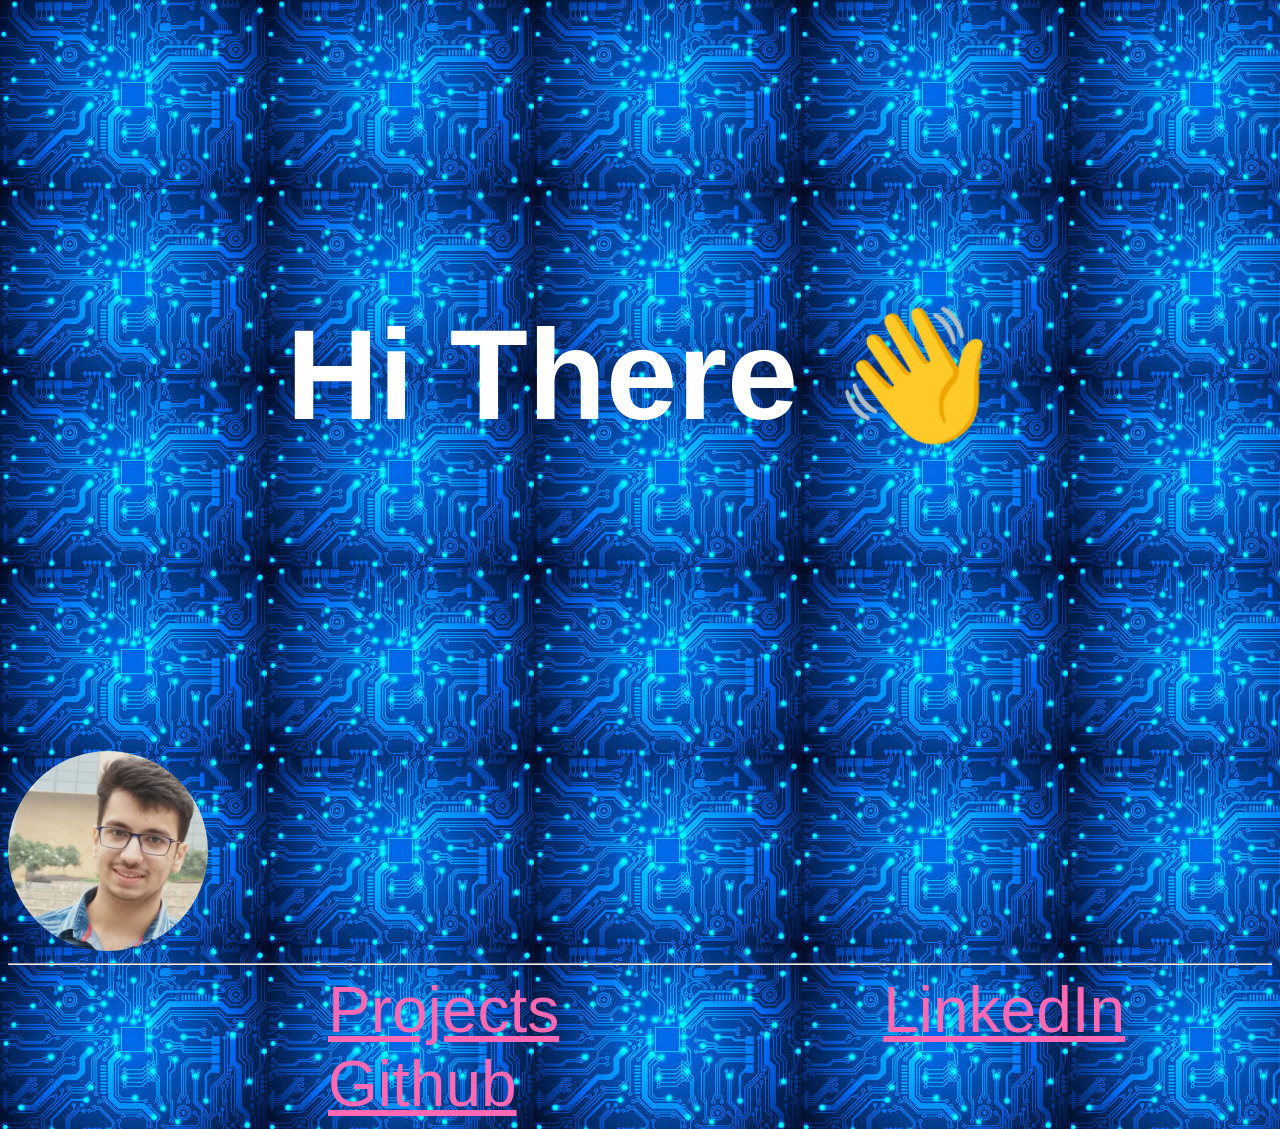
==== index.html @ ec1491f3 "First Commit" ====
<!DOCTYPE html>
<html lang="en">
<head>
    <meta charset="UTF-8">
    <meta name="viewport" content="width=device-width, initial-scale=1.0">
    <title>Harsh Verma</title>
    <link rel="stylesheet" href="CSS/index.css">
</head>
<body background="images/background_1.jpeg">
    
    <h1>Hi There 👋</h1>
    <img src="images/profile.jpg" height="200">
    <hr>
    
    <a href="#url">Projects</a>
    <a href="https://www.linkedin.com/in/harsh-verma-45423819b/">LinkedIn</a>
    <a href="https://github.com/Harsh3305">Github</a>

</body>
</html>
---- CSS/index.css ----
@import url('https://fonts.googleapis.com/css?family=Arima+Madurai:300');

*,
*::before,
*::after {
	box-sizing: border-box;
}

/* h1 {
	font-family: 'Arima Madurai', cursive;
	color: wheat;
	font-size: 4rem;
	letter-spacing: -3px;
	text-shadow: 0px 1px 1px rgb(235, 11, 11);
	position: relative;
	z-index: 3;
} */

h1 { 
	margin: 300px auto; 
	text-align: center; 
	color: white; 
	font-size: 8em; 
	transition: 0.5s; 
	font-family: Arial, Helvetica, sans-serif; 
} 

h1:hover { 
	text-shadow: 0 1px 0 #ccc, 0 2px 0 #ccc, 
				 0 3px 0 #ccc, 0 4px 0 #ccc, 
				 0 5px 0 #ccc, 0 6px 0 #ccc, 
				 0 7px 0 #ccc, 0 8px 0 #ccc, 
				 0 9px 0 #ccc, 0 10px 0 #ccc, 
				 0 11px 0 #ccc, 0 12px 0 #ccc, 
				 0 20px 30px rgba(0, 0, 0, 0.5); 
} 
a { 
	margin: 300px auto; 
	text-align: center; 
	color: hotpink; 
	margin-left: 5em;
	font-size: 4em;
	transition: 0.5s; 
	font-family: Arial, Helvetica, sans-serif; 
} 

a:hover { 
	text-shadow: 0 1px 0 hotpink, 0 2px 0 hotpink, 
				 0 3px 0 hotpink, 0 4px 0 hotpink, 
				 0 5px 0 hotpink, 0 6px 0 hotpink, 
				 0 7px 0 hotpink, 0 8px 0 hotpink, 
				 0 9px 0 hotpink, 0 10px 0 hotpink, 
				 0 11px 0 hotpink, 0 12px 0 hotpink, 
				 0 20px 30px rgba(0, 0, 0, 0.5); 
} 

img {
	border-radius: 50%;
	align-items: center;
	text-align: center;
	transition: 0.5s; 
 }

img:hover{
	image-resolution: inherit;
	border-image: round;
	
	box-shadow: 0 1px 0 blue, 0 2px 0 blue, 
	0 3px 0 blue, 0 4px 0 blue, 
	0 5px 0 blue, 0 6px 0 blue, 
	0 7px 0 blue, 0 8px 0 blue, 
	0 9px 0 blue, 0 10px 0 blue, 
	0 11px 0 blue, 0 12px 0 blue, 
	0 20px 30px rgba(0, 0, 0, 0.5); ;
}
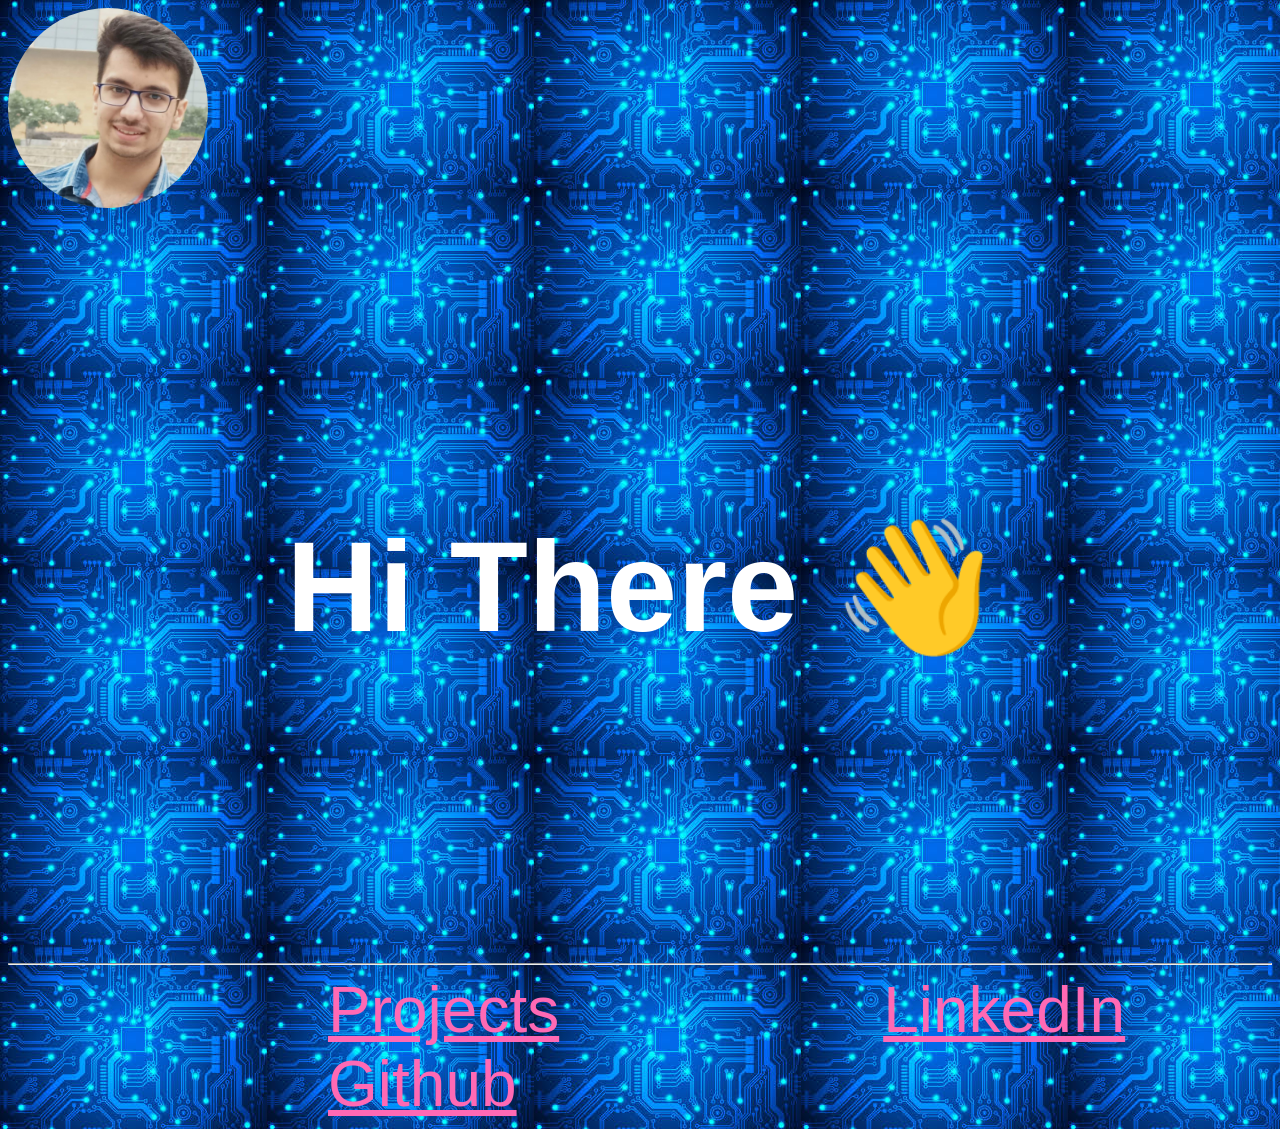
==== commit faf5e6a0: "Added About Me" ====
--- a/index.html
+++ b/index.html
@@ -7,9 +7,12 @@
     <link rel="stylesheet" href="CSS/index.css">
 </head>
 <body background="images/background_1.jpeg">
+    <b href="about_me.html">
+        <img  src="images/profile.jpg" height="200">
+    </b>
+
+    <h1>Hi There 👋</h1>
     
-    <h1>Hi There 👋</h1>
-    <img src="images/profile.jpg" height="200">
     <hr>
     
     <a href="#url">Projects</a>
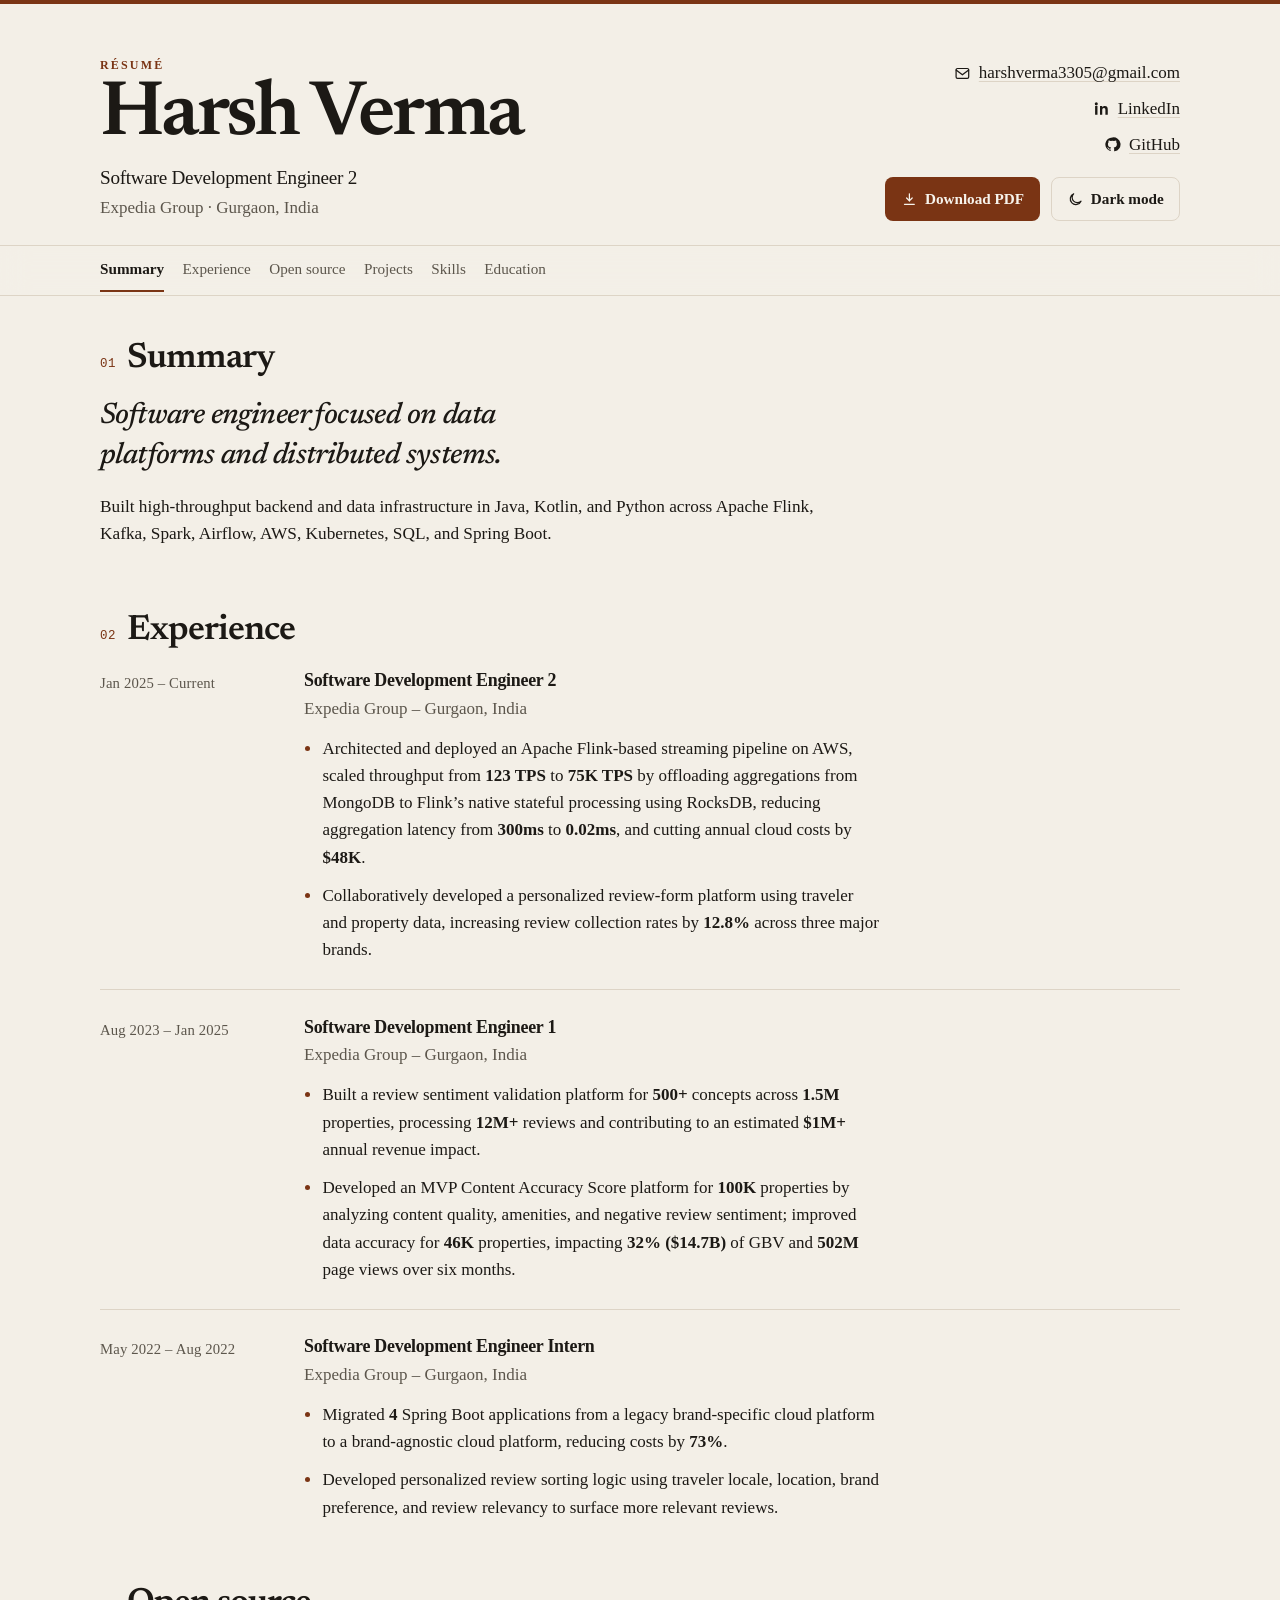
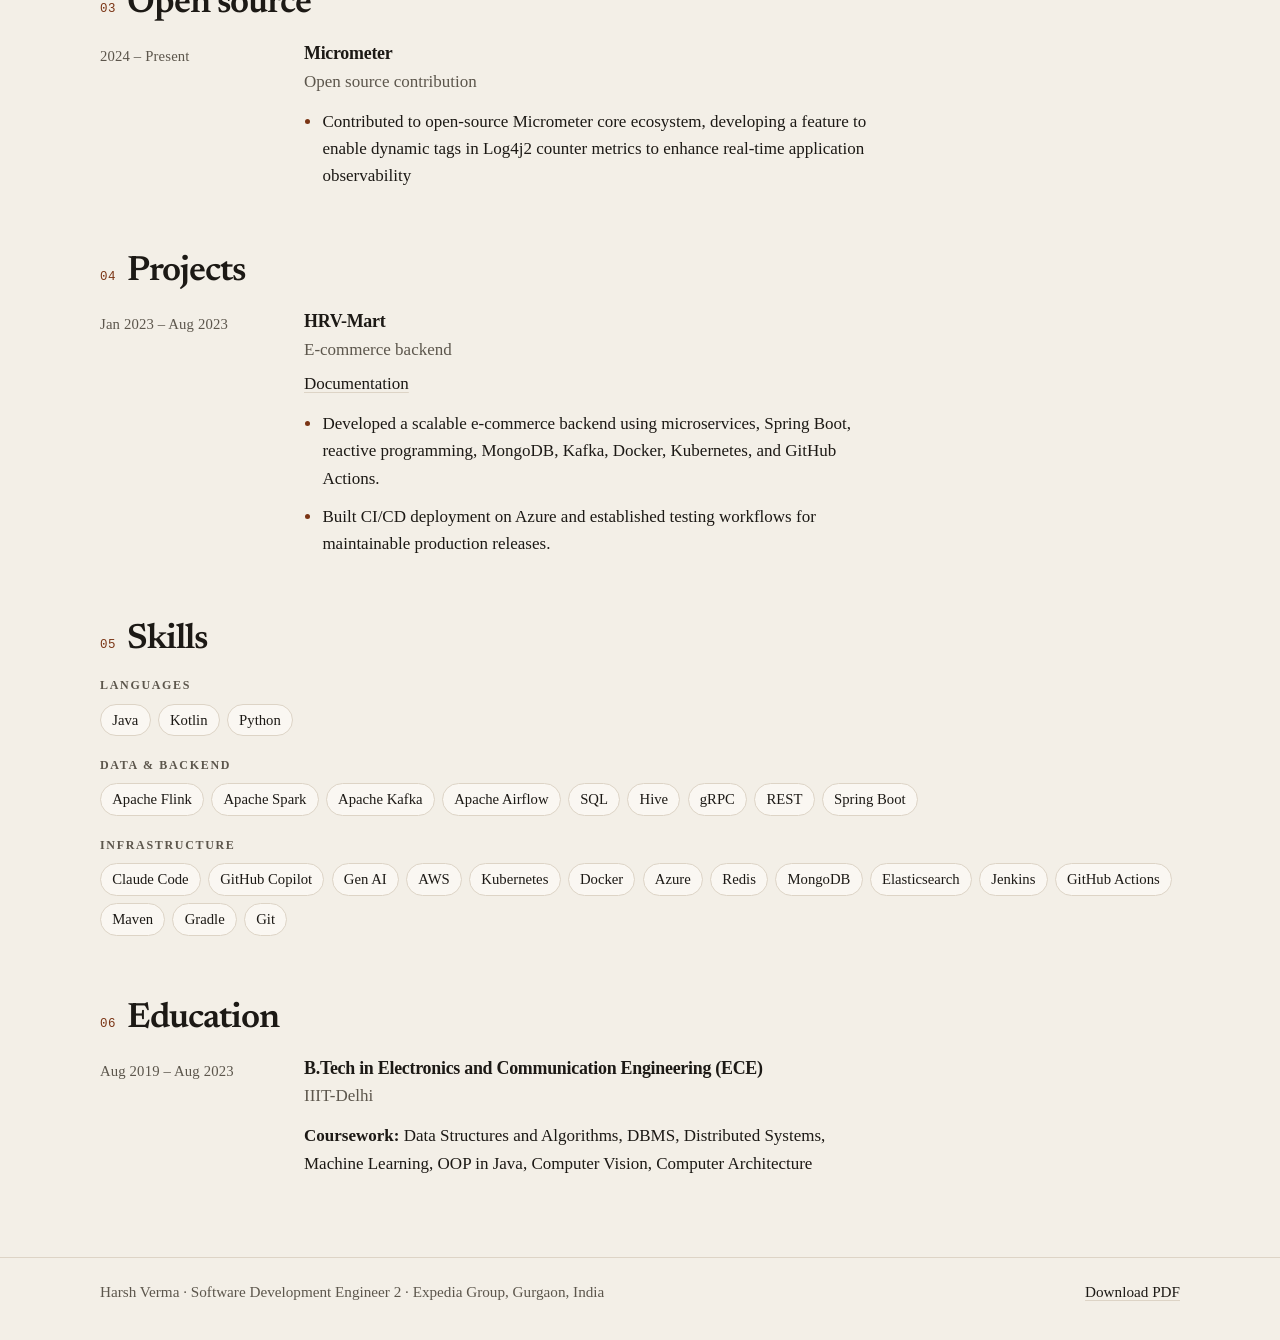
==== commit f507f9cb: "Replace the outdated splash page with a current résumé site. Publish the latest résumé as a static, " ====
--- a/index.html
+++ b/index.html
@@ -1,23 +1,415 @@
 <!DOCTYPE html>
 <html lang="en">
 <head>
-    <meta charset="UTF-8">
-    <meta name="viewport" content="width=device-width, initial-scale=1.0">
-    <title>Harsh Verma</title>
-    <link rel="stylesheet" href="CSS/index.css">
+  <meta charset="utf-8">
+  <meta name="viewport" content="width=device-width, initial-scale=1">
+  <title>Harsh Verma — Software Development Engineer 2 at Expedia Group</title>
+  <meta name="description" content="Software engineer focused on data platforms and distributed systems. Software Development Engineer 2 at Expedia Group in Gurgaon, India.">
+  <meta name="author" content="Harsh Verma">
+  <meta name="robots" content="index, follow">
+  <meta name="color-scheme" content="light dark">
+  <meta name="theme-color" content="#f3efe7">
+  <meta name="format-detection" content="telephone=no">
+  <link rel="canonical" href="https://harsh3305.github.io/MyResume/">
+
+  <meta property="og:type" content="profile">
+  <meta property="og:site_name" content="Harsh Verma">
+  <meta property="og:title" content="Harsh Verma — Software Development Engineer 2 at Expedia Group">
+  <meta property="og:description" content="Software engineer focused on data platforms and distributed systems. Software Development Engineer 2 at Expedia Group in Gurgaon, India.">
+  <meta property="og:url" content="https://harsh3305.github.io/MyResume/">
+  <meta property="og:image" content="https://harsh3305.github.io/MyResume/og.png">
+  <meta property="og:image:type" content="image/png">
+  <meta property="og:image:width" content="1200">
+  <meta property="og:image:height" content="630">
+  <meta property="og:image:alt" content="Harsh Verma, Software Development Engineer 2 at Expedia Group">
+  <meta property="og:locale" content="en_IN">
+  <meta property="profile:first_name" content="Harsh">
+  <meta property="profile:last_name" content="Verma">
+
+  <meta name="twitter:card" content="summary_large_image">
+  <meta name="twitter:title" content="Harsh Verma — Software Development Engineer 2 at Expedia Group">
+  <meta name="twitter:description" content="Software engineer focused on data platforms and distributed systems. Software Development Engineer 2 at Expedia Group in Gurgaon, India.">
+  <meta name="twitter:image" content="https://harsh3305.github.io/MyResume/og.png">
+  <meta name="twitter:image:alt" content="Harsh Verma, Software Development Engineer 2 at Expedia Group">
+
+  <link rel="icon" href="favicon.svg" type="image/svg+xml">
+  <link rel="alternate" type="application/pdf" title="Harsh Verma résumé (PDF)" href="Harsh-Verma-Resume.pdf">
+  <link rel="preload" href="fonts/newsreader-600.woff2" as="font" type="font/woff2" crossorigin>
+  <link rel="preload" href="fonts/public-sans-400.woff2" as="font" type="font/woff2" crossorigin>
+  <link rel="stylesheet" href="styles.css">
+  <script>
+    (function () {
+      try {
+        var stored = localStorage.getItem("theme");
+        var theme = stored === "light" || stored === "dark"
+          ? stored
+          : (window.matchMedia("(prefers-color-scheme: dark)").matches ? "dark" : "light");
+        document.documentElement.setAttribute("data-theme", theme);
+        var meta = document.querySelector('meta[name="theme-color"]');
+        if (meta) meta.setAttribute("content", theme === "dark" ? "#141311" : "#f3efe7");
+      } catch (e) {}
+    })();
+  </script>
+  <script type="application/ld+json">
+    {
+      "@context": "https://schema.org",
+      "@type": "ProfilePage",
+      "name": "Harsh Verma",
+      "url": "https://harsh3305.github.io/MyResume/",
+      "mainEntity": {
+        "@type": "Person",
+        "name": "Harsh Verma",
+        "jobTitle": "Software Development Engineer 2",
+        "description": "Software engineer focused on data platforms and distributed systems. Built high-throughput backend and data infrastructure in Java, Kotlin, and Python across Apache Flink, Kafka, Spark, Airflow, AWS, Kubernetes, SQL, and Spring Boot.",
+        "email": "mailto:harshverma3305@gmail.com",
+        "url": "https://harsh3305.github.io/MyResume/",
+        "sameAs": [
+          "https://www.linkedin.com/in/harsh-verma-45423819b/",
+          "https://github.com/Harsh3305"
+        ],
+        "worksFor": {
+          "@type": "Organization",
+          "name": "Expedia Group"
+        },
+        "alumniOf": {
+          "@type": "CollegeOrUniversity",
+          "name": "IIIT-Delhi"
+        },
+        "knowsAbout": [
+          "Java",
+          "Kotlin",
+          "Python",
+          "Apache Flink",
+          "Apache Spark",
+          "Apache Kafka",
+          "Apache Airflow",
+          "SQL",
+          "Hive",
+          "gRPC",
+          "REST",
+          "Spring Boot",
+          "Claude Code",
+          "GitHub Copilot",
+          "Gen AI",
+          "AWS",
+          "Kubernetes",
+          "Docker",
+          "Azure",
+          "Redis",
+          "MongoDB",
+          "Elasticsearch",
+          "Jenkins",
+          "GitHub Actions",
+          "Maven",
+          "Gradle",
+          "Git"
+        ]
+      }
+    }
+  </script>
 </head>
-<body background="images/background_1.jpeg">
-    <b href="about_me.html">
-        <img  src="images/profile.jpg" height="200">
-    </b>
-
-    <h1>Hi There 👋</h1>
-    
-    <hr>
-    
-    <a href="#url">Projects</a>
-    <a href="https://www.linkedin.com/in/harsh-verma-45423819b/">LinkedIn</a>
-    <a href="https://github.com/Harsh3305">Github</a>
-
+<body>
+  <a class="skip-link" href="#main">Skip to content</a>
+
+  <header class="site-header">
+    <div class="accent-bar" aria-hidden="true"></div>
+    <div class="wrap identity-row">
+      <div class="identity">
+        <p class="kicker">Résumé</p>
+        <h1 translate="no">Harsh Verma</h1>
+        <p class="job-title">Software Development Engineer 2</p>
+        <p class="affiliation">Expedia Group · Gurgaon, India</p>
+      </div>
+      <div class="header-side">
+        <address>
+          <ul class="contacts">
+            <li>
+              <a href="mailto:harshverma3305@gmail.com">
+                <svg class="icon" viewBox="0 0 24 24" aria-hidden="true" focusable="false">
+                  <rect x="3" y="5" width="18" height="14" rx="2"></rect>
+                  <path d="M3 7l9 7 9-7"></path>
+                </svg>
+                harshverma3305@gmail.com
+              </a>
+            </li>
+            <li>
+              <a href="https://www.linkedin.com/in/harsh-verma-45423819b/" rel="me noopener noreferrer" target="_blank">
+                <svg class="icon icon-fill" viewBox="0 0 24 24" aria-hidden="true" focusable="false">
+                  <path d="M4.7 3.3A2.2 2.2 0 1 1 2.5 5.5a2.2 2.2 0 0 1 2.2-2.2zM3 8.7h3.4V21H3zM10 8.7h3.3v1.7h.1c.5-1 1.7-2 3.4-2 3.6 0 4.3 2.4 4.3 5.5V21H17.7v-6.2c0-1.5 0-3.4-2.1-3.4s-2.4 1.6-2.4 3.3V21H10z"></path>
+                </svg>
+                LinkedIn
+                <span class="visually-hidden">(opens in a new tab)</span>
+              </a>
+            </li>
+            <li>
+              <a href="https://github.com/Harsh3305" rel="me noopener noreferrer" target="_blank">
+                <svg class="icon icon-fill" viewBox="0 0 24 24" aria-hidden="true" focusable="false">
+                  <path d="M12 2a10 10 0 0 0-3.2 19.5c.5.1.7-.2.7-.5v-1.7c-2.8.6-3.4-1.2-3.4-1.2-.4-1.1-1.1-1.4-1.1-1.4-.9-.6.1-.6.1-.6 1 .1 1.5 1 1.5 1 .9 1.6 2.4 1.1 3 .9.1-.7.4-1.1.6-1.4-2.2-.3-4.6-1.1-4.6-5a3.9 3.9 0 0 1 1-2.7 3.6 3.6 0 0 1 .1-2.6s.8-.3 2.8 1a9.6 9.6 0 0 1 5 0c2-1.3 2.8-1 2.8-1a3.6 3.6 0 0 1 .1 2.6 3.9 3.9 0 0 1 1 2.7c0 3.9-2.3 4.7-4.6 5a2.5 2.5 0 0 1 .7 1.9v2.8c0 .3.2.6.7.5A10 10 0 0 0 12 2z"></path>
+                </svg>
+                GitHub
+                <span class="visually-hidden">(opens in a new tab)</span>
+              </a>
+            </li>
+          </ul>
+        </address>
+        <div class="actions">
+          <a class="download" href="Harsh-Verma-Resume.pdf" download="Harsh-Verma-Resume.pdf" type="application/pdf">
+            <svg class="icon" viewBox="0 0 24 24" aria-hidden="true" focusable="false">
+              <path d="M12 4v10"></path>
+              <path d="M8 10l4 4 4-4"></path>
+              <path d="M5 19h14"></path>
+            </svg>
+            Download PDF
+          </a>
+          <button type="button" class="theme-toggle">
+            <svg class="icon icon-moon" viewBox="0 0 24 24" aria-hidden="true" focusable="false">
+              <path d="M20 14.5A8 8 0 1 1 9.5 4 6.5 6.5 0 0 0 20 14.5z"></path>
+            </svg>
+            <svg class="icon icon-sun" viewBox="0 0 24 24" aria-hidden="true" focusable="false">
+              <circle cx="12" cy="12" r="4"></circle>
+              <path d="M12 3v2M12 19v2M3 12h2M19 12h2M5.6 5.6l1.4 1.4M17 17l1.4 1.4M18.4 5.6 17 7M7 17l-1.4 1.4"></path>
+            </svg>
+            <span class="when-light">Dark mode</span>
+            <span class="when-dark">Light mode</span>
+          </button>
+        </div>
+      </div>
+    </div>
+    <nav class="nav" aria-label="Résumé sections">
+      <ul class="wrap">
+        <li><a href="#summary">Summary</a></li>
+        <li><a href="#experience">Experience</a></li>
+        <li><a href="#open-source">Open source</a></li>
+        <li><a href="#projects">Projects</a></li>
+        <li><a href="#skills">Skills</a></li>
+        <li><a href="#education">Education</a></li>
+      </ul>
+    </nav>
+  </header>
+
+  <main id="main" class="wrap" tabindex="-1">
+    <section class="section" id="summary" aria-labelledby="summary-heading">
+      <h2 id="summary-heading"><span class="idx" aria-hidden="true">01</span> Summary</h2>
+      <p class="lede">Software engineer focused on data platforms and distributed systems.</p>
+      <p class="summary-detail">Built high-throughput backend and data infrastructure in Java, Kotlin, and Python across Apache Flink, Kafka, Spark, Airflow, AWS, Kubernetes, SQL, and Spring Boot.</p>
+    </section>
+
+    <section class="section" id="experience" aria-labelledby="experience-heading">
+      <h2 id="experience-heading"><span class="idx" aria-hidden="true">02</span> Experience</h2>
+      <div class="stack">
+        <article class="role">
+          <p class="dates"><time datetime="2025-01">Jan 2025</time> – Current</p>
+          <div>
+            <h3>Software Development Engineer 2</h3>
+            <p class="org">Expedia Group – Gurgaon, India</p>
+            <ul class="points">
+              <li>Architected and deployed an Apache Flink-based streaming pipeline on AWS, scaled throughput from <strong>123 TPS</strong> to <strong>75K TPS</strong> by offloading aggregations from MongoDB to Flink’s native stateful processing using RocksDB, reducing aggregation latency from <strong>300ms</strong> to <strong>0.02ms</strong>, and cutting annual cloud costs by <strong>$48K</strong>.</li>
+              <li>Collaboratively developed a personalized review-form platform using traveler and property data, increasing review collection rates by <strong>12.8%</strong> across three major brands.</li>
+            </ul>
+          </div>
+        </article>
+
+        <article class="role">
+          <p class="dates"><time datetime="2023-08">Aug 2023</time> – <time datetime="2025-01">Jan 2025</time></p>
+          <div>
+            <h3>Software Development Engineer 1</h3>
+            <p class="org">Expedia Group – Gurgaon, India</p>
+            <ul class="points">
+              <li>Built a review sentiment validation platform for <strong>500+</strong> concepts across <strong>1.5M</strong> properties, processing <strong>12M+</strong> reviews and contributing to an estimated <strong>$1M+</strong> annual revenue impact.</li>
+              <li>Developed an MVP Content Accuracy Score platform for <strong>100K</strong> properties by analyzing content quality, amenities, and negative review sentiment; improved data accuracy for <strong>46K</strong> properties, impacting <strong>32% ($14.7B)</strong> of GBV and <strong>502M</strong> page views over six months.</li>
+            </ul>
+          </div>
+        </article>
+
+        <article class="role">
+          <p class="dates"><time datetime="2022-05">May 2022</time> – <time datetime="2022-08">Aug 2022</time></p>
+          <div>
+            <h3>Software Development Engineer Intern</h3>
+            <p class="org">Expedia Group – Gurgaon, India</p>
+            <ul class="points">
+              <li>Migrated <strong>4</strong> Spring Boot applications from a legacy brand-specific cloud platform to a brand-agnostic cloud platform, reducing costs by <strong>73%</strong>.</li>
+              <li>Developed personalized review sorting logic using traveler locale, location, brand preference, and review relevancy to surface more relevant reviews.</li>
+            </ul>
+          </div>
+        </article>
+      </div>
+    </section>
+
+    <section class="section" id="open-source" aria-labelledby="open-source-heading">
+      <h2 id="open-source-heading"><span class="idx" aria-hidden="true">03</span> Open source</h2>
+      <div class="stack">
+        <article class="role">
+          <p class="dates"><time datetime="2024">2024</time> – Present</p>
+          <div>
+            <h3>Micrometer</h3>
+            <p class="org">Open source contribution</p>
+            <ul class="points">
+              <li>Contributed to open-source Micrometer core ecosystem, developing a feature to enable dynamic tags in Log4j2 counter metrics to enhance real-time application observability</li>
+            </ul>
+          </div>
+        </article>
+      </div>
+    </section>
+
+    <section class="section" id="projects" aria-labelledby="projects-heading">
+      <h2 id="projects-heading"><span class="idx" aria-hidden="true">04</span> Projects</h2>
+      <div class="stack">
+        <article class="role">
+          <p class="dates"><time datetime="2023-01">Jan 2023</time> – <time datetime="2023-08">Aug 2023</time></p>
+          <div>
+            <h3>HRV-Mart</h3>
+            <p class="org">E-commerce backend</p>
+            <p class="docs">
+              <a href="https://hrv-mart.github.io/docs/" rel="noopener noreferrer" target="_blank">
+                Documentation
+                <span class="visually-hidden">(opens in a new tab)</span>
+              </a>
+            </p>
+            <ul class="points">
+              <li>Developed a scalable e-commerce backend using microservices, Spring Boot, reactive programming, MongoDB, Kafka, Docker, Kubernetes, and GitHub Actions.</li>
+              <li>Built CI/CD deployment on Azure and established testing workflows for maintainable production releases.</li>
+            </ul>
+          </div>
+        </article>
+      </div>
+    </section>
+
+    <section class="section" id="skills" aria-labelledby="skills-heading">
+      <h2 id="skills-heading"><span class="idx" aria-hidden="true">05</span> Skills</h2>
+      <div class="skill-groups">
+        <div class="skill-group">
+          <h3>Languages</h3>
+          <ul class="tags">
+            <li>Java</li>
+            <li>Kotlin</li>
+            <li>Python</li>
+          </ul>
+        </div>
+        <div class="skill-group">
+          <h3>Data &amp; Backend</h3>
+          <ul class="tags">
+            <li>Apache Flink</li>
+            <li>Apache Spark</li>
+            <li>Apache Kafka</li>
+            <li>Apache Airflow</li>
+            <li>SQL</li>
+            <li>Hive</li>
+            <li>gRPC</li>
+            <li>REST</li>
+            <li>Spring Boot</li>
+          </ul>
+        </div>
+        <div class="skill-group">
+          <h3>Infrastructure</h3>
+          <ul class="tags">
+            <li>Claude Code</li>
+            <li>GitHub Copilot</li>
+            <li>Gen AI</li>
+            <li>AWS</li>
+            <li>Kubernetes</li>
+            <li>Docker</li>
+            <li>Azure</li>
+            <li>Redis</li>
+            <li>MongoDB</li>
+            <li>Elasticsearch</li>
+            <li>Jenkins</li>
+            <li>GitHub Actions</li>
+            <li>Maven</li>
+            <li>Gradle</li>
+            <li>Git</li>
+          </ul>
+        </div>
+      </div>
+    </section>
+
+    <section class="section" id="education" aria-labelledby="education-heading">
+      <h2 id="education-heading"><span class="idx" aria-hidden="true">06</span> Education</h2>
+      <div class="stack">
+        <article class="role">
+          <p class="dates"><time datetime="2019-08">Aug 2019</time> – <time datetime="2023-08">Aug 2023</time></p>
+          <div>
+            <h3>B.Tech in Electronics and Communication Engineering (ECE)</h3>
+            <p class="org">IIIT-Delhi</p>
+            <p class="coursework"><span class="label">Coursework:</span> Data Structures and Algorithms, DBMS, Distributed Systems, Machine Learning, OOP in Java, Computer Vision, Computer Architecture</p>
+          </div>
+        </article>
+      </div>
+    </section>
+  </main>
+
+  <footer class="site-footer">
+    <div class="wrap footer-inner">
+      <p>Harsh Verma · Software Development Engineer 2 · Expedia Group, Gurgaon, India</p>
+      <a href="Harsh-Verma-Resume.pdf" download="Harsh-Verma-Resume.pdf" type="application/pdf">Download PDF</a>
+    </div>
+  </footer>
+
+  <script>
+    (function () {
+      var root = document.documentElement;
+      var toggle = document.querySelector(".theme-toggle");
+      var meta = document.querySelector('meta[name="theme-color"]');
+
+      function currentTheme() {
+        return root.getAttribute("data-theme") === "dark" ? "dark" : "light";
+      }
+
+      function applyTheme(theme, persist) {
+        root.setAttribute("data-theme", theme);
+        if (meta) meta.setAttribute("content", theme === "dark" ? "#141311" : "#f3efe7");
+        if (persist) {
+          try { localStorage.setItem("theme", theme); } catch (e) {}
+        }
+      }
+
+      applyTheme(currentTheme(), false);
+
+      if (toggle) {
+        toggle.addEventListener("click", function () {
+          applyTheme(currentTheme() === "dark" ? "light" : "dark", true);
+        });
+      }
+
+      try {
+        window.matchMedia("(prefers-color-scheme: dark)").addEventListener("change", function (event) {
+          var stored = null;
+          try { stored = localStorage.getItem("theme"); } catch (e) {}
+          if (stored !== "light" && stored !== "dark") {
+            applyTheme(event.matches ? "dark" : "light", false);
+          }
+        });
+      } catch (e) {}
+
+      var links = Array.prototype.slice.call(document.querySelectorAll(".nav a"));
+      var ticking = false;
+
+      function updateCurrent() {
+        var current = links[0];
+        for (var i = 0; i < links.length; i++) {
+          var id = links[i].getAttribute("href").slice(1);
+          var section = document.getElementById(id);
+          if (!section) continue;
+          if (section.getBoundingClientRect().top - 120 <= 0) current = links[i];
+        }
+        for (var j = 0; j < links.length; j++) {
+          if (links[j] === current) links[j].setAttribute("aria-current", "true");
+          else links[j].removeAttribute("aria-current");
+        }
+      }
+
+      function onScroll() {
+        if (ticking) return;
+        ticking = true;
+        requestAnimationFrame(function () {
+          updateCurrent();
+          ticking = false;
+        });
+      }
+
+      updateCurrent();
+      document.addEventListener("scroll", onScroll, { passive: true });
+      window.addEventListener("hashchange", updateCurrent);
+    })();
+  </script>
 </body>
-</html>+</html>
--- a/styles.css
+++ b/styles.css
@@ -0,0 +1,684 @@
+@font-face {
+  font-family: "Newsreader";
+  font-style: normal;
+  font-weight: 500;
+  font-display: swap;
+  src: url("fonts/newsreader-500.woff2") format("woff2");
+}
+
+@font-face {
+  font-family: "Newsreader";
+  font-style: italic;
+  font-weight: 500;
+  font-display: swap;
+  src: url("fonts/newsreader-500-italic.woff2") format("woff2");
+}
+
+@font-face {
+  font-family: "Newsreader";
+  font-style: normal;
+  font-weight: 600;
+  font-display: swap;
+  src: url("fonts/newsreader-600.woff2") format("woff2");
+}
+
+@font-face {
+  font-family: "Public Sans";
+  font-style: normal;
+  font-weight: 400;
+  font-display: swap;
+  src: url("fonts/public-sans-400.woff2") format("woff2");
+}
+
+@font-face {
+  font-family: "Public Sans";
+  font-style: normal;
+  font-weight: 500;
+  font-display: swap;
+  src: url("fonts/public-sans-500.woff2") format("woff2");
+}
+
+@font-face {
+  font-family: "Public Sans";
+  font-style: normal;
+  font-weight: 600;
+  font-display: swap;
+  src: url("fonts/public-sans-600.woff2") format("woff2");
+}
+
+:root {
+  color-scheme: light;
+  --bg: #f3efe7;
+  --surface: #faf7f2;
+  --ink: #1c1915;
+  --muted: #5c564c;
+  --line: #ddd4c6;
+  --accent: #7a3414;
+  --accent-hover: #63290f;
+  --on-accent: #f7f3ec;
+  --glow: rgba(122, 52, 20, 0.08);
+  --serif: "Newsreader", "Iowan Old Style", Palatino, "Palatino Linotype", Georgia, serif;
+  --sans: "Public Sans", "Segoe UI", sans-serif;
+  --mono: ui-monospace, "Cascadia Mono", "SFMono-Regular", Menlo, Consolas, monospace;
+}
+
+@media (prefers-color-scheme: dark) {
+  :root:not([data-theme="light"]) {
+    color-scheme: dark;
+    --bg: #141311;
+    --surface: #1e1c19;
+    --ink: #f3eee6;
+    --muted: #b3aa9e;
+    --line: #34302b;
+    --accent: #e7c2a4;
+    --accent-hover: #f3d4ba;
+    --on-accent: #1a140f;
+    --glow: rgba(231, 194, 164, 0.07);
+  }
+}
+
+:root[data-theme="light"] {
+  color-scheme: light;
+  --bg: #f3efe7;
+  --surface: #faf7f2;
+  --ink: #1c1915;
+  --muted: #5c564c;
+  --line: #ddd4c6;
+  --accent: #7a3414;
+  --accent-hover: #63290f;
+  --on-accent: #f7f3ec;
+  --glow: rgba(122, 52, 20, 0.08);
+}
+
+:root[data-theme="dark"] {
+  color-scheme: dark;
+  --bg: #141311;
+  --surface: #1e1c19;
+  --ink: #f3eee6;
+  --muted: #b3aa9e;
+  --line: #34302b;
+  --accent: #e7c2a4;
+  --accent-hover: #f3d4ba;
+  --on-accent: #1a140f;
+  --glow: rgba(231, 194, 164, 0.07);
+}
+
+*,
+*::before,
+*::after {
+  box-sizing: border-box;
+}
+
+* {
+  margin: 0;
+  padding: 0;
+}
+
+html {
+  scroll-behavior: smooth;
+  scroll-padding-top: 6.5rem;
+}
+
+body {
+  min-height: 100vh;
+  background:
+    radial-gradient(900px 420px at 0% -10%, var(--glow), transparent 55%),
+    var(--bg);
+  color: var(--ink);
+  font-family: var(--sans);
+  font-size: 1.0625rem;
+  font-weight: 400;
+  line-height: 1.6;
+  text-rendering: optimizeLegibility;
+  -webkit-font-smoothing: antialiased;
+}
+
+body,
+button,
+a {
+  font-family: inherit;
+}
+
+::selection {
+  background: var(--accent);
+  color: var(--on-accent);
+}
+
+:focus {
+  outline: none;
+}
+
+:focus-visible {
+  outline: 2px solid var(--accent);
+  outline-offset: 3px;
+}
+
+.skip-link {
+  position: absolute;
+  left: 1rem;
+  top: -4rem;
+  z-index: 30;
+  background: var(--accent);
+  color: var(--on-accent);
+  padding: 0.55rem 0.8rem;
+  border-radius: 6px;
+  text-decoration: none;
+  font-weight: 600;
+}
+
+.skip-link:focus {
+  top: 0.75rem;
+}
+
+.visually-hidden {
+  position: absolute;
+  width: 1px;
+  height: 1px;
+  padding: 0;
+  margin: -1px;
+  overflow: hidden;
+  clip: rect(0, 0, 0, 0);
+  white-space: nowrap;
+  border: 0;
+}
+
+.wrap {
+  width: min(1080px, calc(100% - 2rem));
+  margin-inline: auto;
+}
+
+.accent-bar {
+  height: 4px;
+  background: var(--accent);
+}
+
+.site-header {
+  padding-bottom: 0;
+}
+
+.identity-row {
+  padding: 2.5rem 0 1.5rem;
+}
+
+.kicker {
+  color: var(--accent);
+  font-size: 0.75rem;
+  font-weight: 600;
+  letter-spacing: 0.18em;
+  text-transform: uppercase;
+}
+
+h1 {
+  margin-top: 0.35rem;
+  font-family: var(--serif);
+  font-size: clamp(3rem, 8vw, 4.85rem);
+  font-weight: 600;
+  letter-spacing: -0.035em;
+  line-height: 0.92;
+  text-wrap: balance;
+}
+
+.job-title {
+  margin-top: 0.85rem;
+  font-size: 1.2rem;
+  font-weight: 500;
+  letter-spacing: -0.015em;
+  line-height: 1.3;
+}
+
+.affiliation {
+  margin-top: 0.2rem;
+  color: var(--muted);
+}
+
+address {
+  font-style: normal;
+}
+
+.header-side {
+  display: flex;
+  flex-direction: column;
+  align-items: flex-start;
+  gap: 1rem;
+  margin-top: 1.5rem;
+}
+
+.contacts {
+  display: flex;
+  flex-direction: column;
+  align-items: flex-start;
+  gap: 0.35rem;
+  list-style: none;
+}
+
+.contacts a,
+.docs a,
+.site-footer a {
+  color: var(--ink);
+  text-decoration-color: var(--line);
+  text-underline-offset: 0.18em;
+}
+
+.contacts a {
+  display: inline-flex;
+  align-items: center;
+  gap: 0.5rem;
+  overflow-wrap: anywhere;
+}
+
+.contacts a:hover,
+.docs a:hover,
+.site-footer a:hover {
+  color: var(--accent);
+  text-decoration-color: var(--accent);
+}
+
+.icon {
+  width: 1.05rem;
+  height: 1.05rem;
+  flex: none;
+  fill: none;
+  stroke: currentColor;
+  stroke-width: 1.75;
+  stroke-linecap: round;
+  stroke-linejoin: round;
+}
+
+.icon-fill {
+  fill: currentColor;
+  stroke: none;
+}
+
+.actions {
+  display: flex;
+  flex-wrap: wrap;
+  gap: 0.65rem;
+}
+
+.download,
+.theme-toggle {
+  display: inline-flex;
+  align-items: center;
+  justify-content: center;
+  gap: 0.45rem;
+  min-height: 44px;
+  padding: 0.55rem 0.95rem;
+  border-radius: 8px;
+  font-size: 0.95rem;
+  font-weight: 600;
+  line-height: 1;
+  cursor: pointer;
+}
+
+.download {
+  border: 1px solid transparent;
+  background: var(--accent);
+  color: var(--on-accent);
+  text-decoration: none;
+}
+
+.download .icon {
+  stroke: currentColor;
+  fill: none;
+}
+
+.download:hover {
+  background: var(--accent-hover);
+  color: var(--on-accent);
+}
+
+.download:focus-visible {
+  outline-color: var(--ink);
+}
+
+.theme-toggle {
+  border: 1px solid var(--line);
+  background: transparent;
+  color: var(--ink);
+}
+
+.theme-toggle:hover {
+  border-color: var(--accent);
+  color: var(--accent);
+}
+
+.icon-sun,
+.when-dark {
+  display: none;
+}
+
+.nav {
+  position: sticky;
+  top: 0;
+  z-index: 10;
+  background: var(--bg);
+  border-top: 1px solid var(--line);
+  border-bottom: 1px solid var(--line);
+}
+
+@supports (backdrop-filter: blur(8px)) {
+  .nav {
+    background: color-mix(in srgb, var(--bg) 88%, transparent);
+    backdrop-filter: blur(14px);
+  }
+}
+
+.nav ul {
+  display: flex;
+  flex-wrap: wrap;
+  gap: 0.15rem 1.15rem;
+  list-style: none;
+  padding: 0.15rem 0;
+}
+
+.nav a {
+  display: inline-flex;
+  align-items: center;
+  min-height: 44px;
+  color: var(--muted);
+  font-size: 0.95rem;
+  font-weight: 500;
+  text-decoration: none;
+  border-bottom: 2px solid transparent;
+}
+
+.nav a:hover,
+.nav a[aria-current="true"] {
+  color: var(--ink);
+}
+
+.nav a[aria-current="true"] {
+  border-bottom-color: var(--accent);
+  font-weight: 600;
+}
+
+main {
+  padding: 2.75rem 0 1rem;
+}
+
+main:focus {
+  outline: none;
+}
+
+.section {
+  scroll-margin-top: 6.5rem;
+}
+
+.section + .section {
+  margin-top: 4rem;
+}
+
+h2 {
+  display: flex;
+  align-items: baseline;
+  gap: 0.7rem;
+  margin-bottom: 1.15rem;
+  font-family: var(--serif);
+  font-size: clamp(1.8rem, 3vw, 2.2rem);
+  font-weight: 600;
+  letter-spacing: -0.03em;
+  line-height: 1.1;
+  text-wrap: balance;
+}
+
+.idx {
+  font-family: var(--mono);
+  font-size: 0.78rem;
+  font-weight: 500;
+  letter-spacing: 0.04em;
+  color: var(--accent);
+}
+
+.lede {
+  max-width: 22em;
+  font-family: var(--serif);
+  font-size: clamp(1.45rem, 2.5vw, 1.85rem);
+  font-style: italic;
+  font-weight: 500;
+  line-height: 1.35;
+  letter-spacing: -0.02em;
+  text-wrap: balance;
+}
+
+.summary-detail {
+  max-width: 46rem;
+  margin-top: 1rem;
+  color: var(--ink);
+  font-size: 1.08rem;
+  text-wrap: pretty;
+}
+
+.stack > * + * {
+  margin-top: 1.6rem;
+  padding-top: 1.6rem;
+  border-top: 1px solid var(--line);
+}
+
+.role {
+  display: grid;
+  gap: 0.35rem;
+}
+
+.dates {
+  color: var(--muted);
+  font-size: 0.92rem;
+  font-variant-numeric: tabular-nums;
+  letter-spacing: 0.01em;
+}
+
+h3 {
+  font-size: 1.12rem;
+  font-weight: 600;
+  letter-spacing: -0.015em;
+  line-height: 1.3;
+  text-wrap: balance;
+}
+
+.org {
+  margin-top: 0.15rem;
+  color: var(--muted);
+}
+
+.docs {
+  margin-top: 0.45rem;
+}
+
+.points {
+  max-width: 68ch;
+  margin-top: 0.8rem;
+  padding-left: 1.15rem;
+}
+
+.points li + li {
+  margin-top: 0.7rem;
+}
+
+.points li::marker {
+  color: var(--accent);
+}
+
+.points strong {
+  font-weight: 600;
+}
+
+.skill-groups {
+  display: grid;
+  gap: 1.35rem;
+}
+
+.skill-group h3 {
+  margin-bottom: 0.6rem;
+  color: var(--muted);
+  font-size: 0.75rem;
+  font-weight: 600;
+  letter-spacing: 0.14em;
+  text-transform: uppercase;
+}
+
+.tags {
+  display: flex;
+  flex-wrap: wrap;
+  gap: 0.45rem;
+  list-style: none;
+}
+
+.tags li {
+  padding: 0.32rem 0.7rem;
+  border: 1px solid var(--line);
+  border-radius: 999px;
+  background: var(--surface);
+  font-size: 0.92rem;
+  line-height: 1.4;
+}
+
+.coursework {
+  max-width: 68ch;
+  margin-top: 0.8rem;
+  text-wrap: pretty;
+}
+
+.coursework .label {
+  font-weight: 600;
+}
+
+.site-footer {
+  margin-top: 4rem;
+  border-top: 1px solid var(--line);
+}
+
+.footer-inner {
+  display: flex;
+  flex-wrap: wrap;
+  gap: 0.75rem 1.5rem;
+  align-items: center;
+  justify-content: space-between;
+  padding: 1.4rem 0 2.2rem;
+  color: var(--muted);
+  font-size: 0.95rem;
+}
+
+@media (min-width: 760px) {
+  .role {
+    grid-template-columns: 11rem minmax(0, 1fr);
+    column-gap: 1.75rem;
+    align-items: start;
+  }
+
+  .dates {
+    padding-top: 0.2rem;
+  }
+}
+
+@media (min-width: 880px) {
+  .wrap {
+    width: min(1080px, calc(100% - 4rem));
+  }
+
+  .identity-row {
+    display: grid;
+    grid-template-columns: minmax(0, 1fr) minmax(240px, 300px);
+    gap: 2rem;
+    align-items: end;
+    padding-top: 3.25rem;
+  }
+
+  .header-side {
+    align-items: flex-end;
+    margin-top: 0;
+  }
+
+  .contacts,
+  .actions {
+    align-items: flex-end;
+    justify-content: flex-end;
+  }
+}
+
+@media (max-width: 759px) {
+  .dates {
+    font-size: 0.85rem;
+    letter-spacing: 0.04em;
+    text-transform: uppercase;
+  }
+}
+
+:root[data-theme="dark"] .icon-moon,
+:root[data-theme="dark"] .when-light {
+  display: none;
+}
+
+:root[data-theme="dark"] .icon-sun,
+:root[data-theme="dark"] .when-dark {
+  display: inline-flex;
+}
+
+:root[data-theme="dark"] .icon-sun {
+  display: block;
+}
+
+@media (prefers-color-scheme: dark) {
+  :root:not([data-theme="light"]) .icon-moon,
+  :root:not([data-theme="light"]) .when-light {
+    display: none;
+  }
+
+  :root:not([data-theme="light"]) .when-dark {
+    display: inline;
+  }
+
+  :root:not([data-theme="light"]) .icon-sun {
+    display: block;
+  }
+}
+
+@media (prefers-reduced-motion: reduce) {
+  html {
+    scroll-behavior: auto;
+  }
+
+  *,
+  *::before,
+  *::after {
+    transition: none !important;
+  }
+}
+
+@media print {
+  :root,
+  :root[data-theme="dark"] {
+    color-scheme: light;
+    --bg: #ffffff;
+    --surface: #ffffff;
+    --ink: #1c1915;
+    --muted: #3f3a34;
+    --line: #cccccc;
+    --accent: #7a3414;
+    --on-accent: #ffffff;
+  }
+
+  body {
+    background: #ffffff;
+  }
+
+  .nav,
+  .theme-toggle,
+  .skip-link,
+  .accent-bar {
+    display: none !important;
+  }
+
+  .site-header,
+  main,
+  .site-footer {
+    break-inside: auto;
+  }
+
+  .role,
+  .section {
+    break-inside: avoid;
+  }
+
+  a {
+    color: #1c1915;
+  }
+}
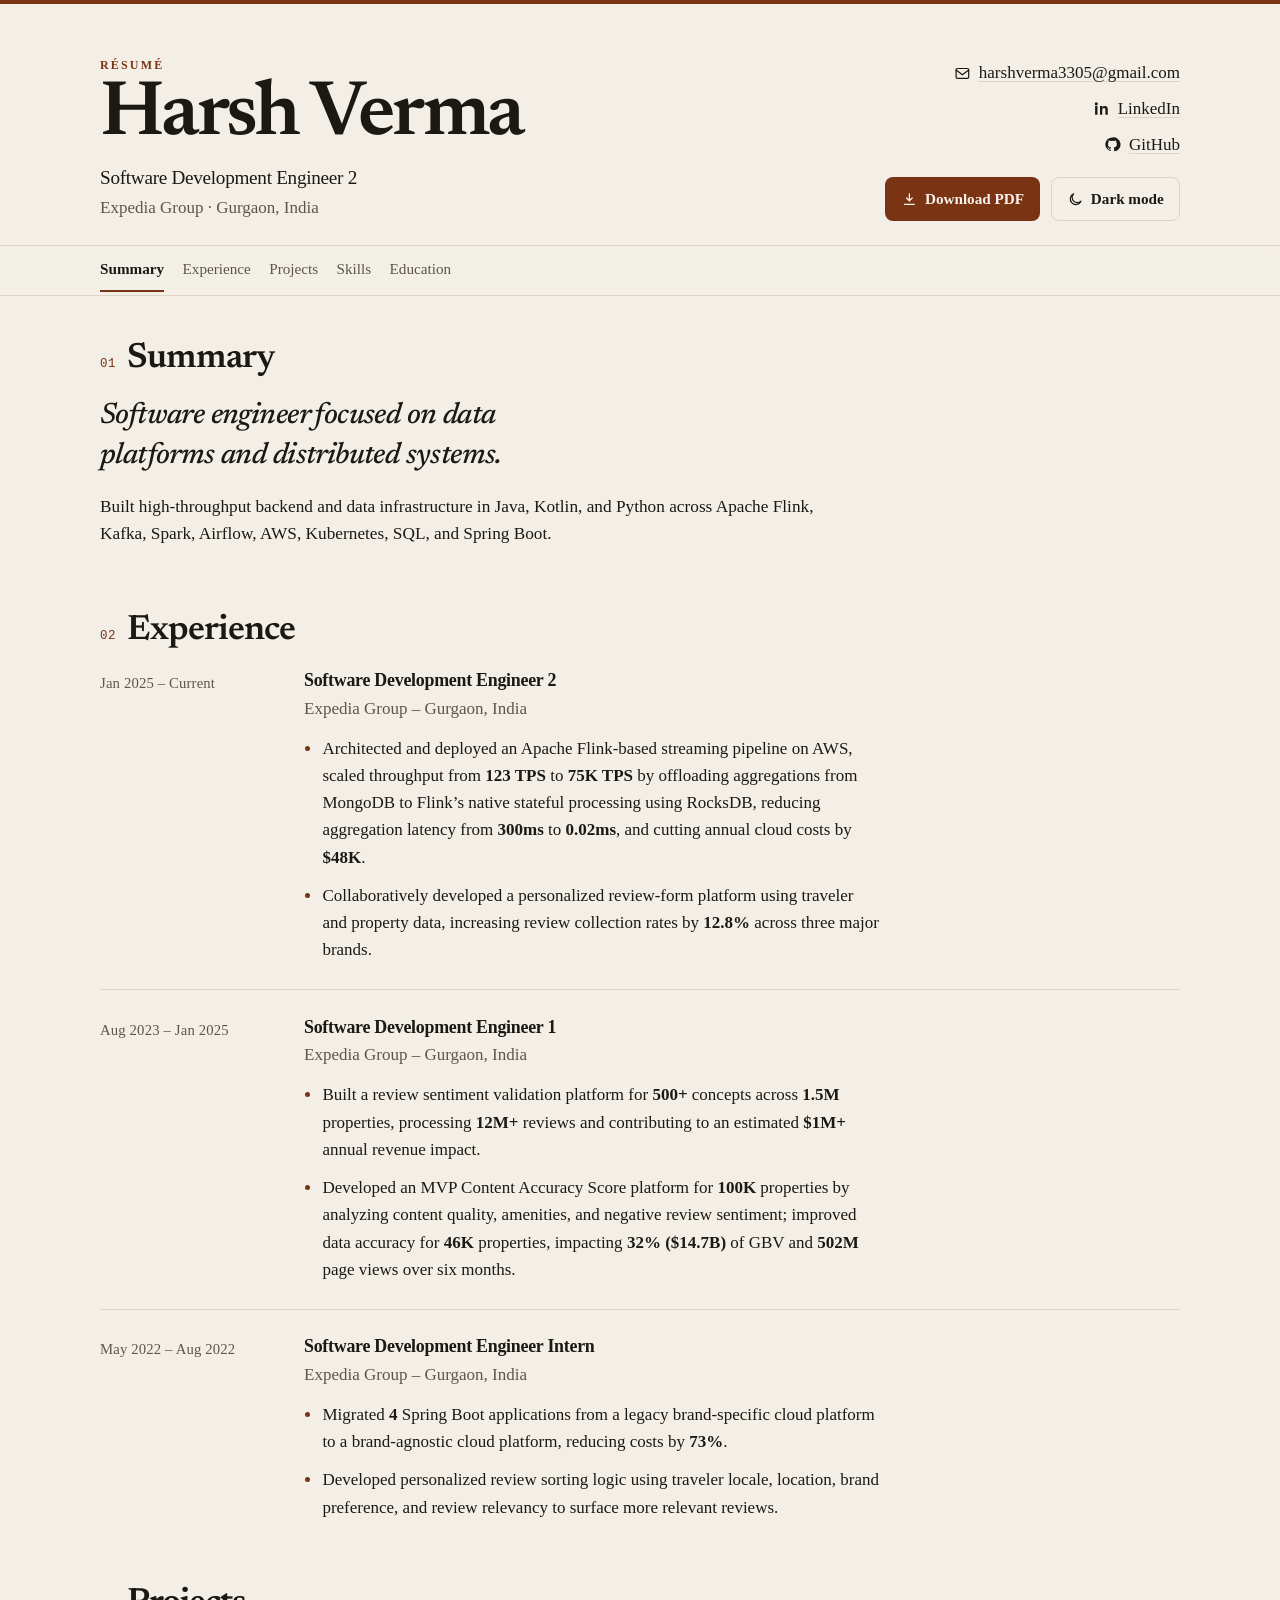
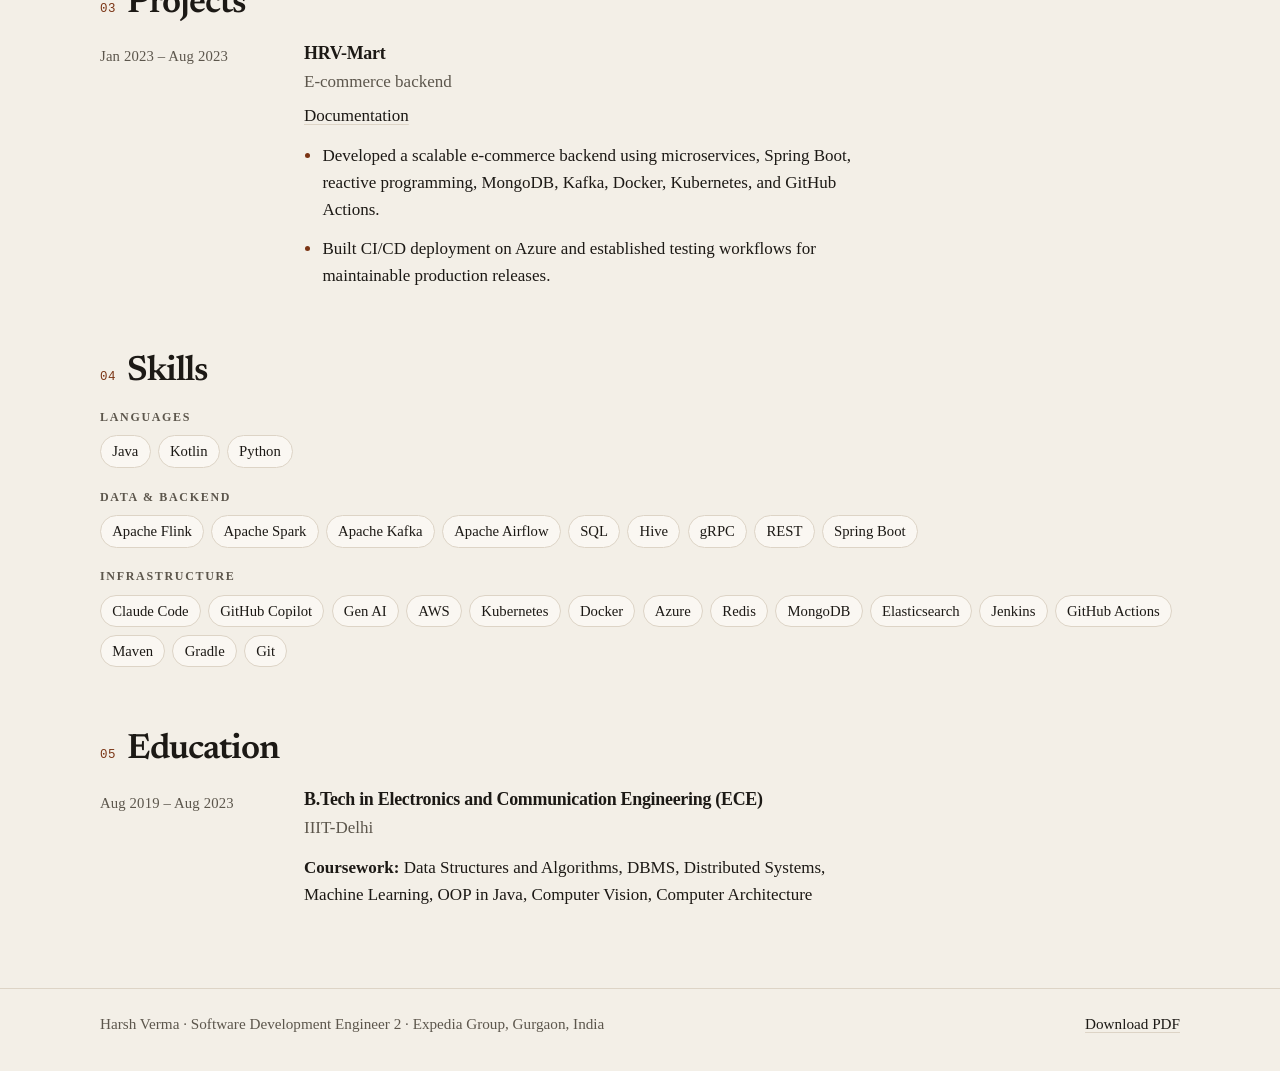
==== commit 8557094c: "Remove the Micrometer open-source entry from the résumé. Drop that project from the site and from th" ====
--- a/index.html
+++ b/index.html
@@ -179,7 +179,6 @@
       <ul class="wrap">
         <li><a href="#summary">Summary</a></li>
         <li><a href="#experience">Experience</a></li>
-        <li><a href="#open-source">Open source</a></li>
         <li><a href="#projects">Projects</a></li>
         <li><a href="#skills">Skills</a></li>
         <li><a href="#education">Education</a></li>
@@ -235,24 +234,8 @@
       </div>
     </section>
 
-    <section class="section" id="open-source" aria-labelledby="open-source-heading">
-      <h2 id="open-source-heading"><span class="idx" aria-hidden="true">03</span> Open source</h2>
-      <div class="stack">
-        <article class="role">
-          <p class="dates"><time datetime="2024">2024</time> – Present</p>
-          <div>
-            <h3>Micrometer</h3>
-            <p class="org">Open source contribution</p>
-            <ul class="points">
-              <li>Contributed to open-source Micrometer core ecosystem, developing a feature to enable dynamic tags in Log4j2 counter metrics to enhance real-time application observability</li>
-            </ul>
-          </div>
-        </article>
-      </div>
-    </section>
-
     <section class="section" id="projects" aria-labelledby="projects-heading">
-      <h2 id="projects-heading"><span class="idx" aria-hidden="true">04</span> Projects</h2>
+      <h2 id="projects-heading"><span class="idx" aria-hidden="true">03</span> Projects</h2>
       <div class="stack">
         <article class="role">
           <p class="dates"><time datetime="2023-01">Jan 2023</time> – <time datetime="2023-08">Aug 2023</time></p>
@@ -275,7 +258,7 @@
     </section>
 
     <section class="section" id="skills" aria-labelledby="skills-heading">
-      <h2 id="skills-heading"><span class="idx" aria-hidden="true">05</span> Skills</h2>
+      <h2 id="skills-heading"><span class="idx" aria-hidden="true">04</span> Skills</h2>
       <div class="skill-groups">
         <div class="skill-group">
           <h3>Languages</h3>
@@ -323,7 +306,7 @@
     </section>
 
     <section class="section" id="education" aria-labelledby="education-heading">
-      <h2 id="education-heading"><span class="idx" aria-hidden="true">06</span> Education</h2>
+      <h2 id="education-heading"><span class="idx" aria-hidden="true">05</span> Education</h2>
       <div class="stack">
         <article class="role">
           <p class="dates"><time datetime="2019-08">Aug 2019</time> – <time datetime="2023-08">Aug 2023</time></p>
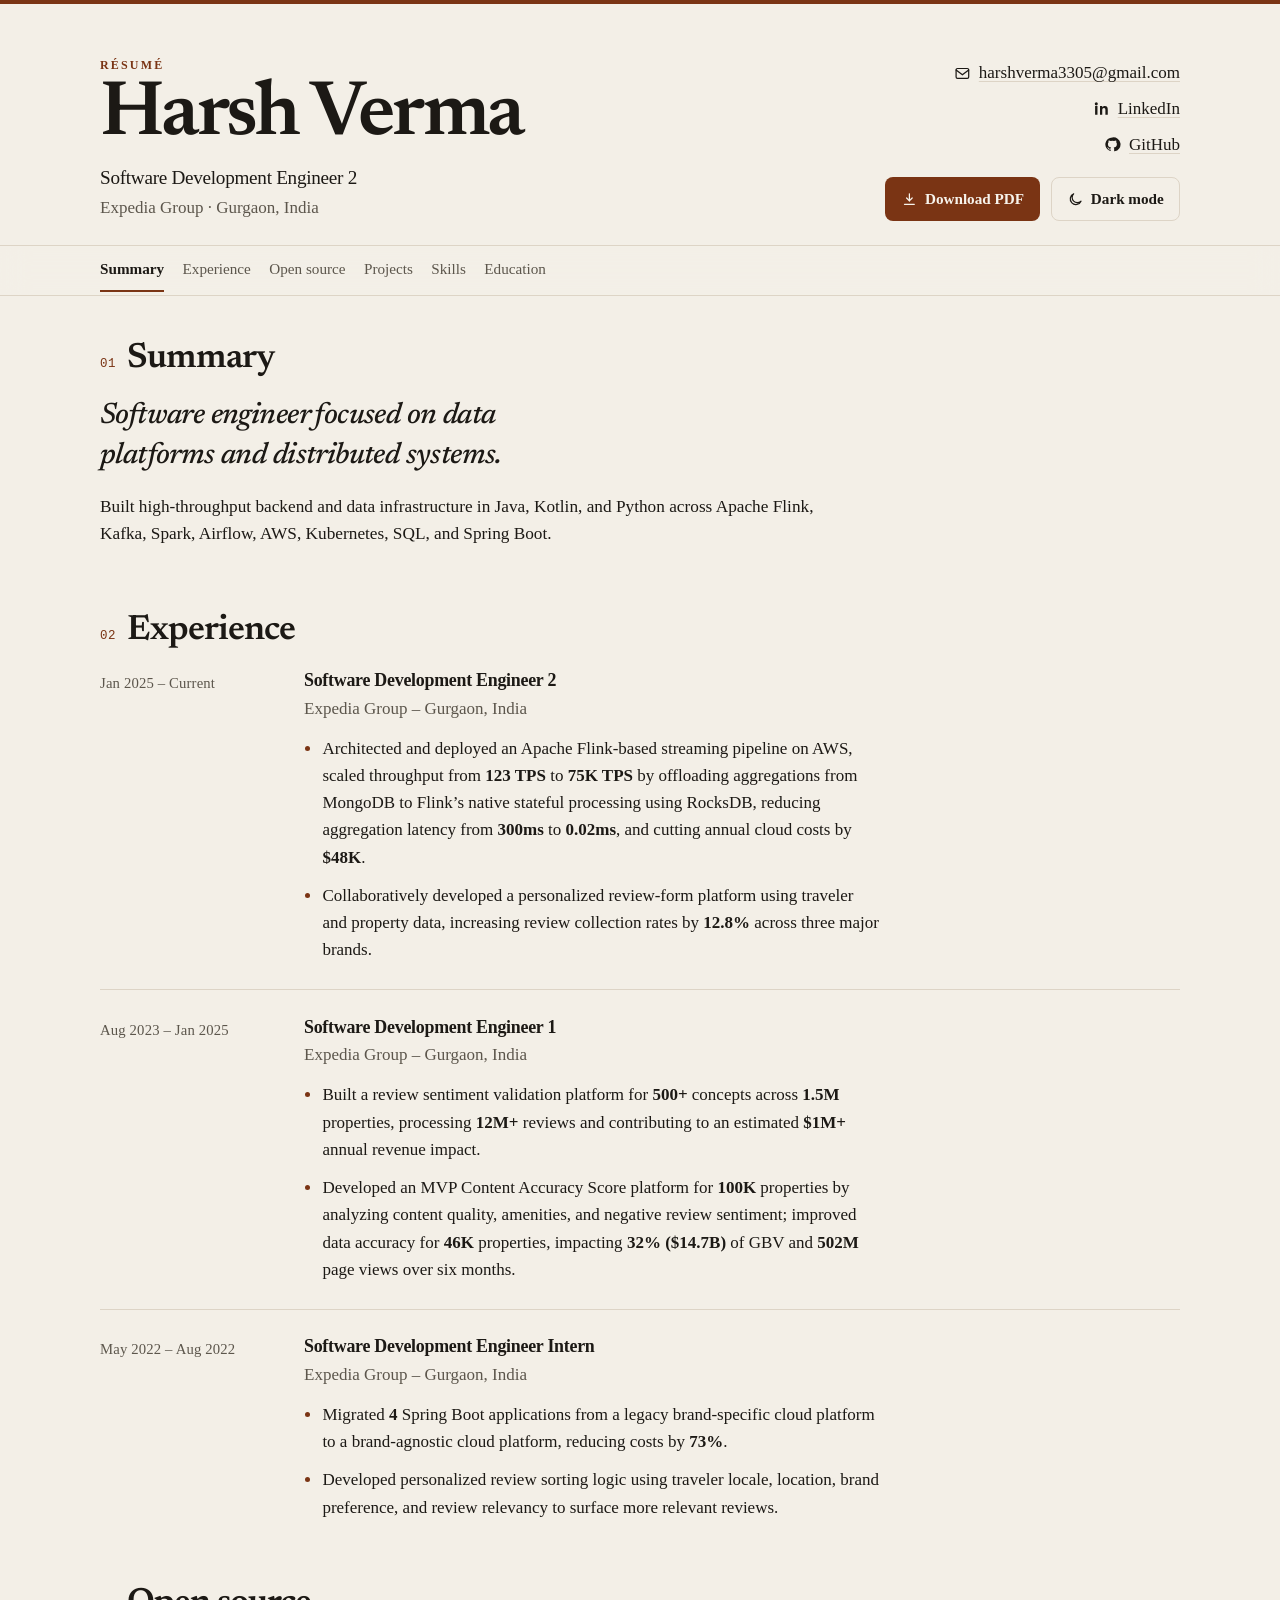
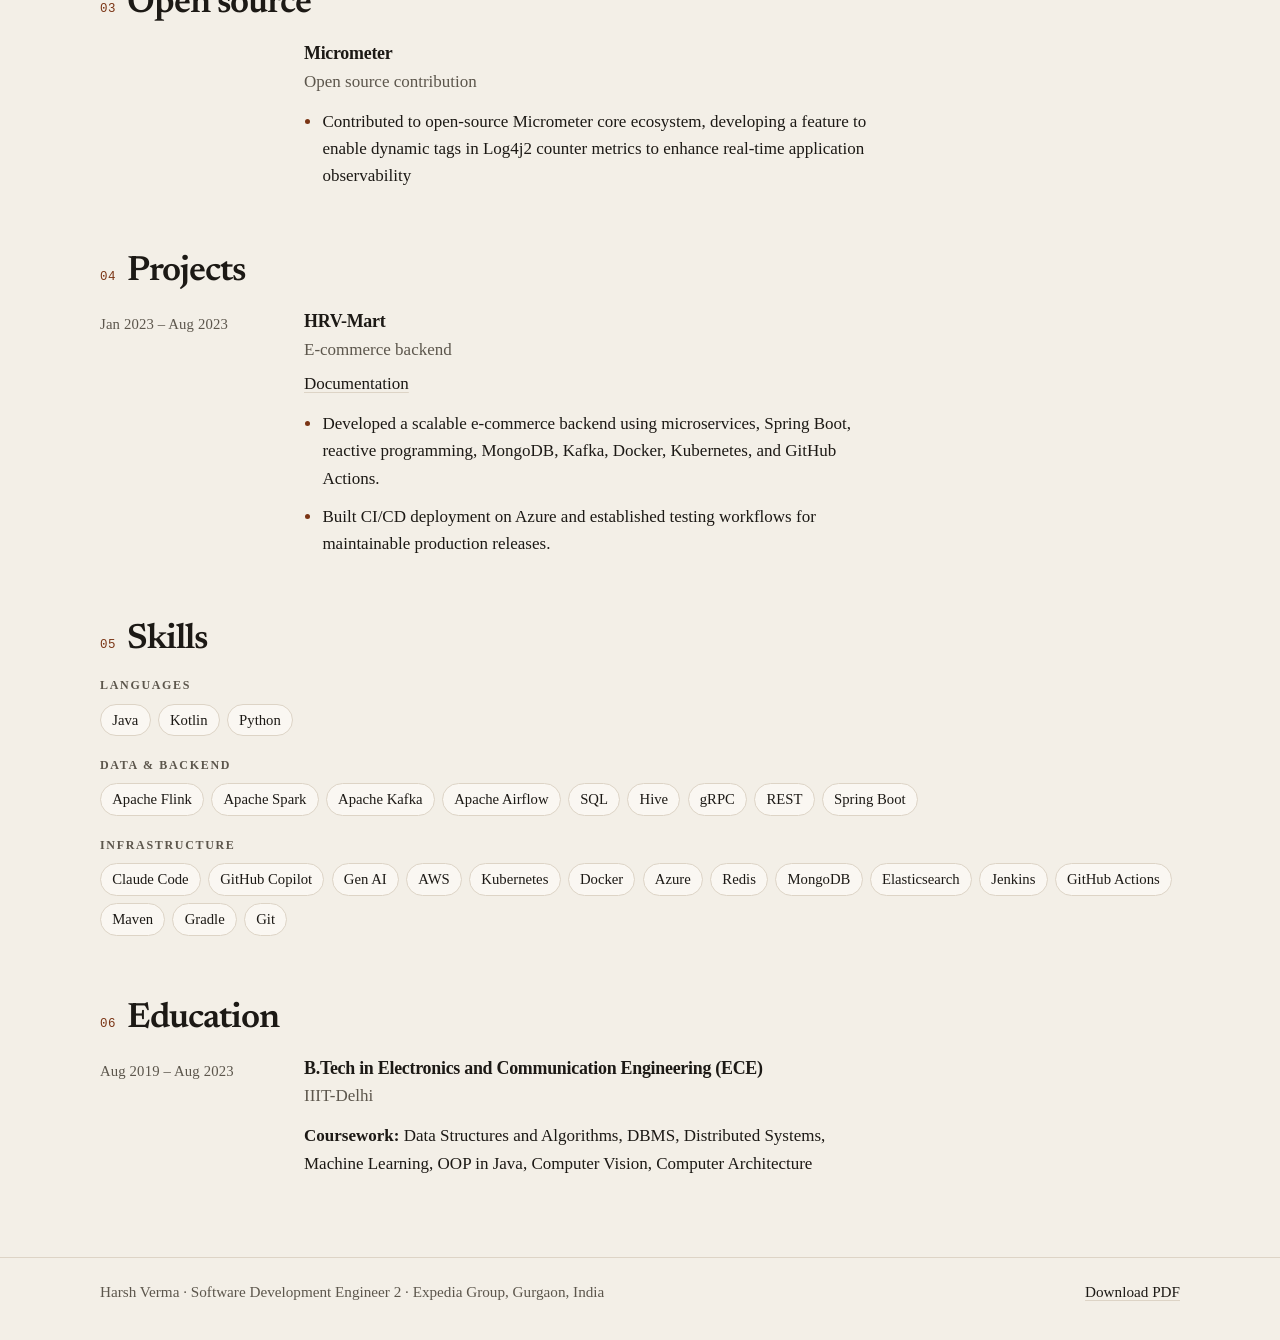
==== commit 2c400a3f: "Restore the Micrometer section without its date. Put the open-source entry back on the site and in t" ====
--- a/index.html
+++ b/index.html
@@ -179,6 +179,7 @@
       <ul class="wrap">
         <li><a href="#summary">Summary</a></li>
         <li><a href="#experience">Experience</a></li>
+        <li><a href="#open-source">Open source</a></li>
         <li><a href="#projects">Projects</a></li>
         <li><a href="#skills">Skills</a></li>
         <li><a href="#education">Education</a></li>
@@ -234,8 +235,23 @@
       </div>
     </section>
 
+    <section class="section" id="open-source" aria-labelledby="open-source-heading">
+      <h2 id="open-source-heading"><span class="idx" aria-hidden="true">03</span> Open source</h2>
+      <div class="stack">
+        <article class="role">
+          <div>
+            <h3>Micrometer</h3>
+            <p class="org">Open source contribution</p>
+            <ul class="points">
+              <li>Contributed to open-source Micrometer core ecosystem, developing a feature to enable dynamic tags in Log4j2 counter metrics to enhance real-time application observability</li>
+            </ul>
+          </div>
+        </article>
+      </div>
+    </section>
+
     <section class="section" id="projects" aria-labelledby="projects-heading">
-      <h2 id="projects-heading"><span class="idx" aria-hidden="true">03</span> Projects</h2>
+      <h2 id="projects-heading"><span class="idx" aria-hidden="true">04</span> Projects</h2>
       <div class="stack">
         <article class="role">
           <p class="dates"><time datetime="2023-01">Jan 2023</time> – <time datetime="2023-08">Aug 2023</time></p>
@@ -258,7 +274,7 @@
     </section>
 
     <section class="section" id="skills" aria-labelledby="skills-heading">
-      <h2 id="skills-heading"><span class="idx" aria-hidden="true">04</span> Skills</h2>
+      <h2 id="skills-heading"><span class="idx" aria-hidden="true">05</span> Skills</h2>
       <div class="skill-groups">
         <div class="skill-group">
           <h3>Languages</h3>
@@ -306,7 +322,7 @@
     </section>
 
     <section class="section" id="education" aria-labelledby="education-heading">
-      <h2 id="education-heading"><span class="idx" aria-hidden="true">05</span> Education</h2>
+      <h2 id="education-heading"><span class="idx" aria-hidden="true">06</span> Education</h2>
       <div class="stack">
         <article class="role">
           <p class="dates"><time datetime="2019-08">Aug 2019</time> – <time datetime="2023-08">Aug 2023</time></p>
--- a/styles.css
+++ b/styles.css
@@ -564,6 +564,10 @@
     align-items: start;
   }
 
+  .role > :only-child {
+    grid-column: 2;
+  }
+
   .dates {
     padding-top: 0.2rem;
   }
